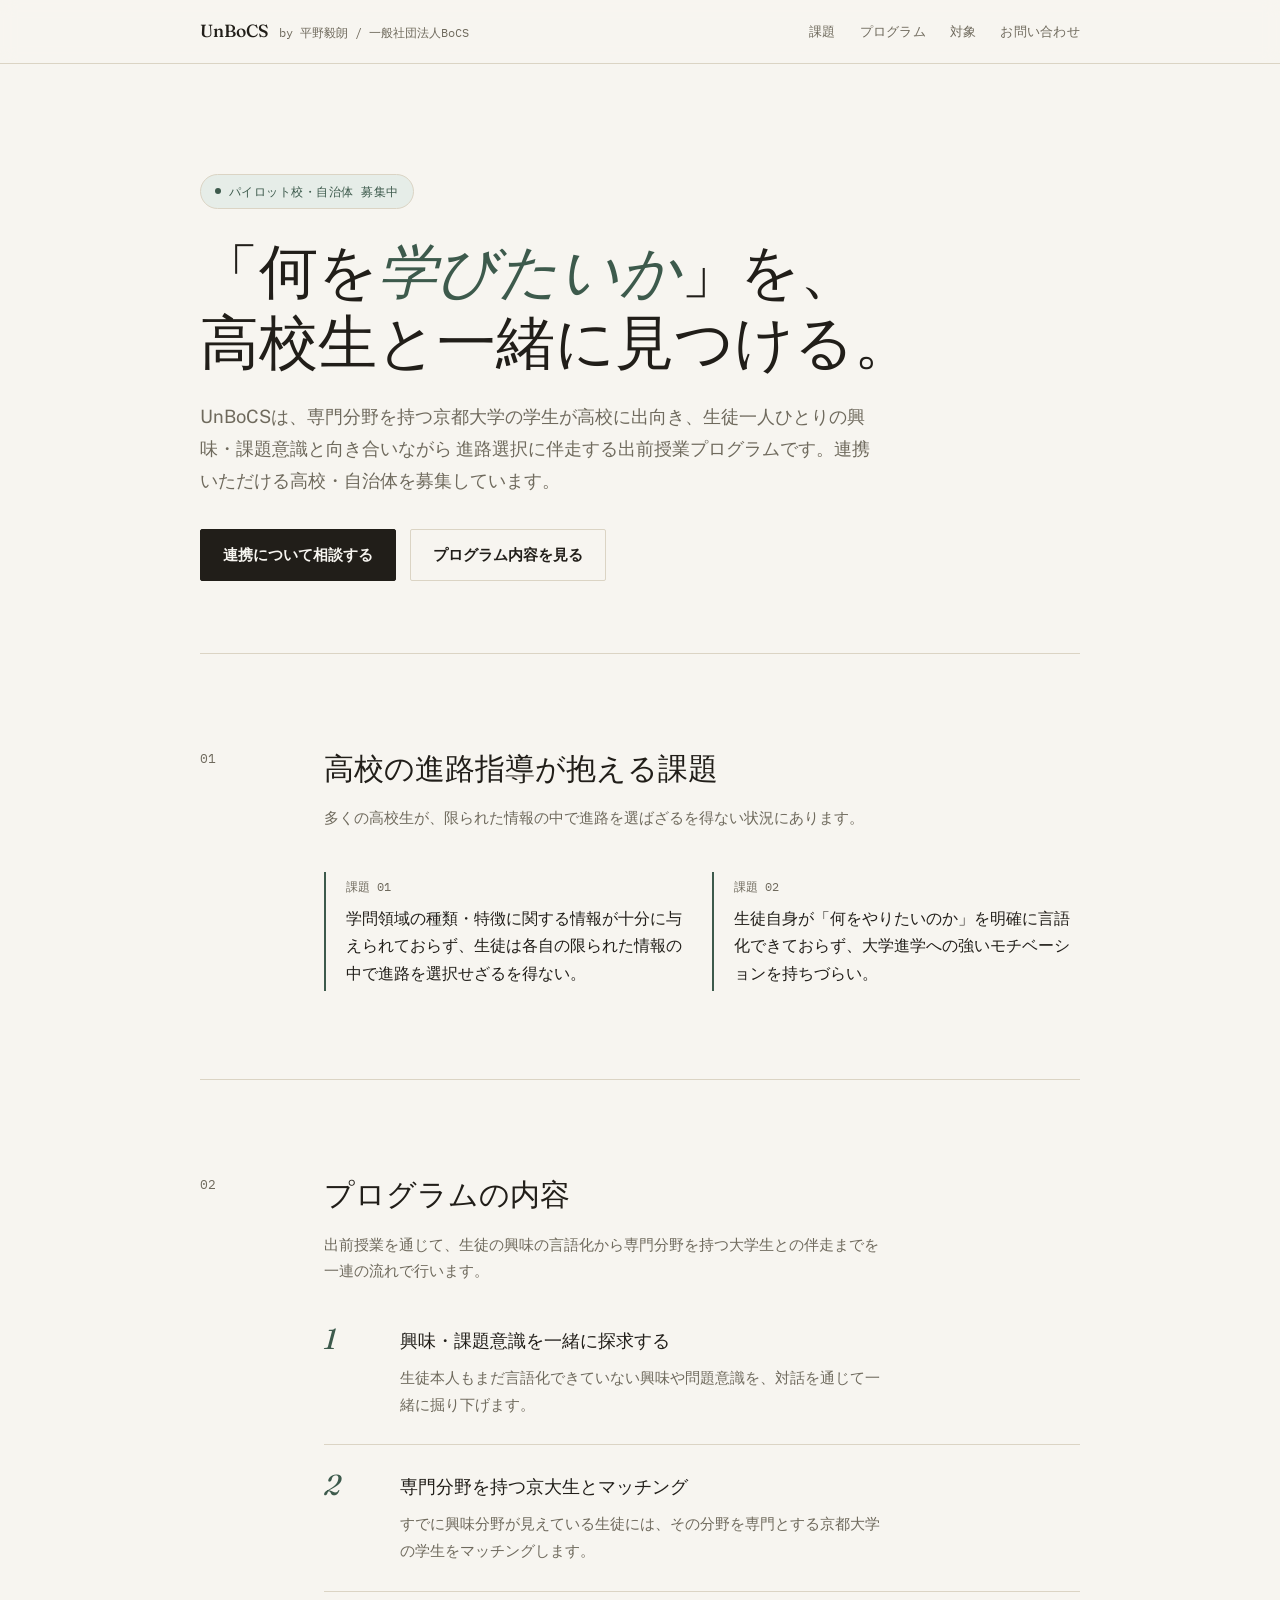
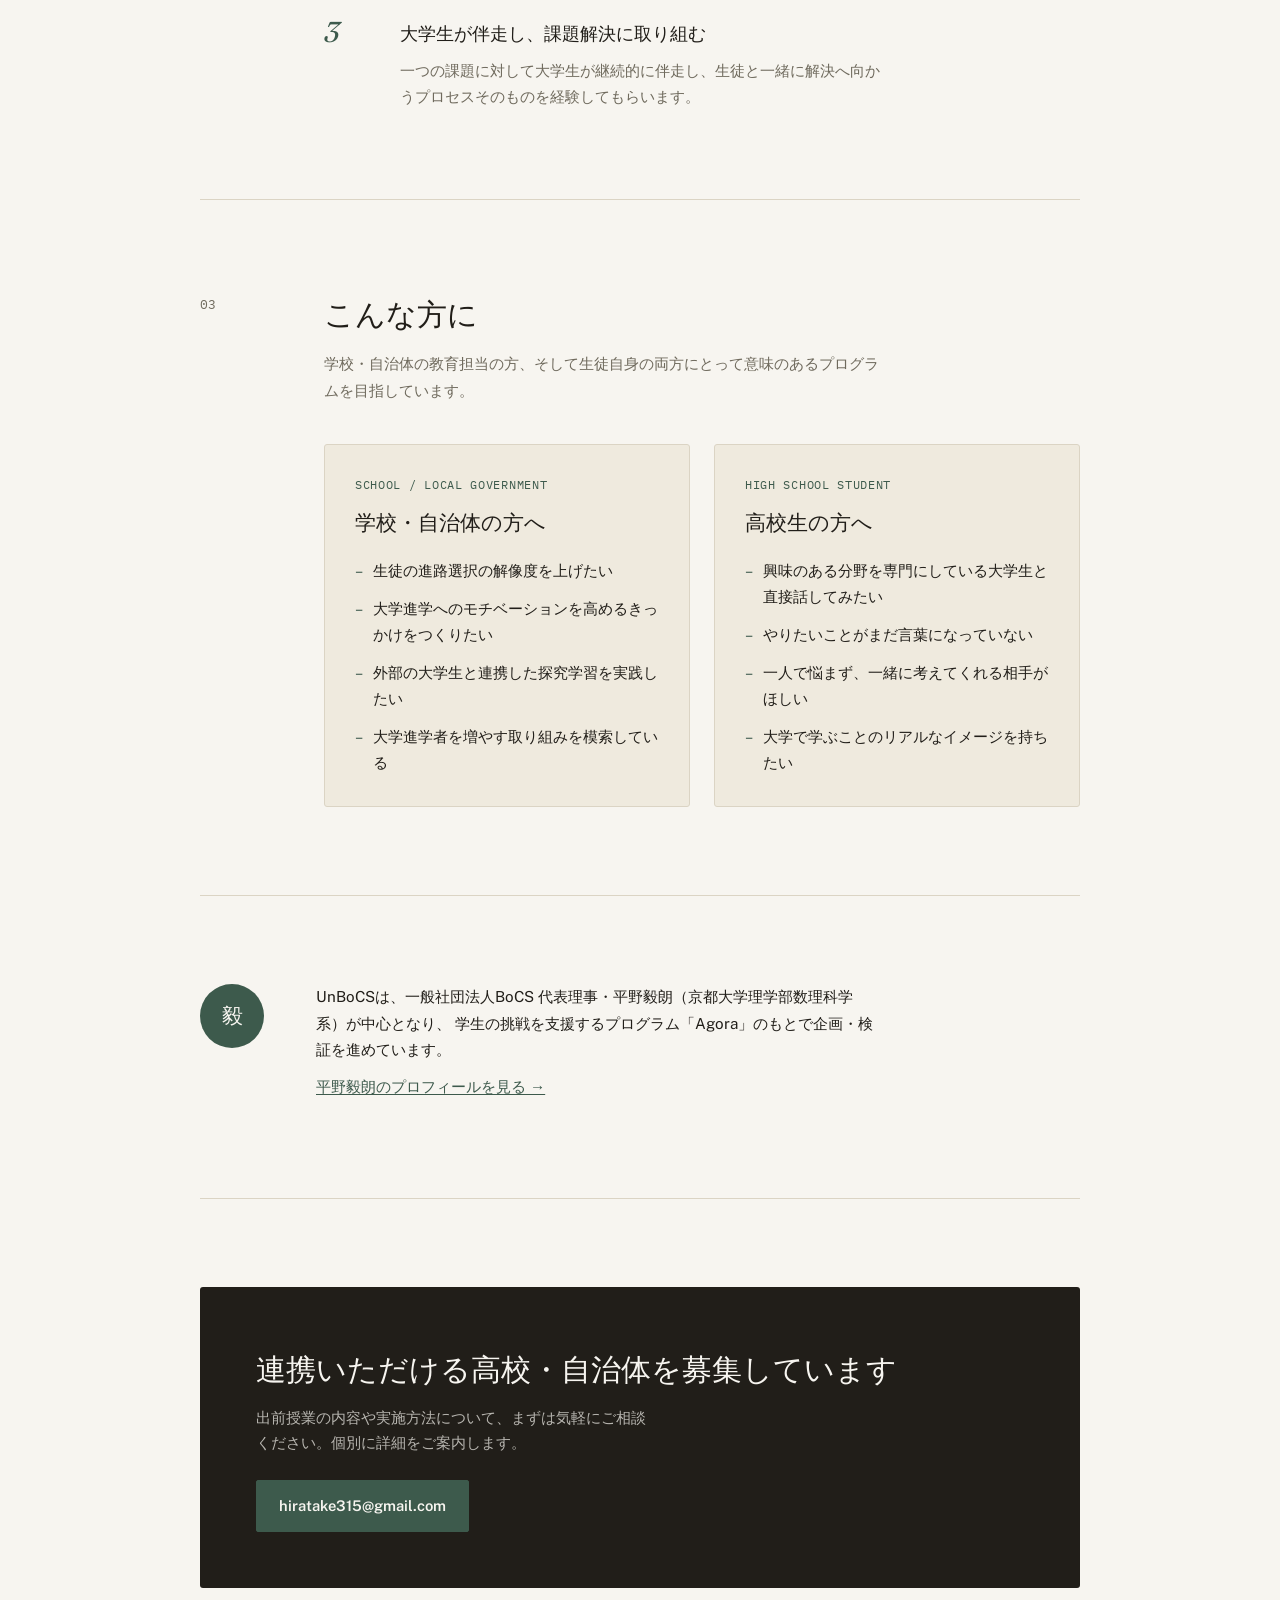
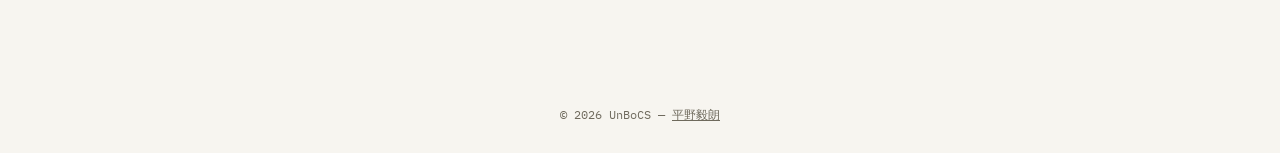
==== unbocs/index.html @ c445eb04 "Update profile content and add UnBoCS landing page" ====
<!DOCTYPE html>
<html lang="ja">
<head>
<meta charset="UTF-8">
<meta name="viewport" content="width=device-width, initial-scale=1.0">
<title>UnBoCS</title>
<meta name="description" content="京大生が高校に出前授業を届け、高校生が『何を学びたいか』を見つける伴走をする出前授業プログラム UnBoCS">
<link rel="preconnect" href="https://fonts.googleapis.com">
<link rel="preconnect" href="https://fonts.gstatic.com" crossorigin>
<link href="https://fonts.googleapis.com/css2?family=Fraunces:ital,opsz,wght@0,9..144,400;0,9..144,500;0,9..144,600;1,9..144,500&family=Public+Sans:wght@400;500;600;700&family=IBM+Plex+Mono:wght@400;500&display=swap" rel="stylesheet">
<style>
  :root {
    --bg: #f7f5f0;
    --surface: #efeade;
    --surface-2: #ffffff;
    --ink: #211e19;
    --muted: #6f6a5d;
    --accent: #3d5a4c;
    --accent-tint: #e6ede8;
    --line: #dbd4c4;

    --font-display: "Fraunces", Georgia, "Hiragino Mincho ProN", serif;
    --font-body: "Public Sans", "Hiragino Kaku Gothic ProN", "Yu Gothic", sans-serif;
    --font-mono: "IBM Plex Mono", "SFMono-Regular", Menlo, monospace;

    --measure: 62ch;
  }

  @media (prefers-color-scheme: dark) {
    :root:not([data-theme="light"]) {
      --bg: #1b1d1b;
      --surface: #242621;
      --surface-2: #202220;
      --ink: #ece7db;
      --muted: #a49e8d;
      --accent: #86ab95;
      --accent-tint: #263029;
      --line: #35362f;
    }
  }

  :root[data-theme="dark"] {
    --bg: #1b1d1b;
    --surface: #242621;
    --surface-2: #202220;
    --ink: #ece7db;
    --muted: #a49e8d;
    --accent: #86ab95;
    --accent-tint: #263029;
    --line: #35362f;
  }

  * { box-sizing: border-box; }

  @media (prefers-reduced-motion: reduce) {
    *, *::before, *::after {
      animation-duration: 0.01ms !important;
      transition-duration: 0.01ms !important;
    }
  }

  html { scroll-behavior: smooth; }

  body {
    margin: 0;
    background: var(--bg);
    color: var(--ink);
    font-family: var(--font-body);
    font-size: 16px;
    line-height: 1.75;
    -webkit-font-smoothing: antialiased;
  }

  a { color: inherit; }
  a:focus-visible, button:focus-visible {
    outline: 2px solid var(--accent);
    outline-offset: 3px;
  }

  img { max-width: 100%; }

  .wrap {
    max-width: 960px;
    margin: 0 auto;
    padding: 0 clamp(20px, 5vw, 40px);
  }

  /* ---------- header ---------- */
  header.site {
    position: sticky;
    top: 0;
    z-index: 10;
    background: color-mix(in srgb, var(--bg) 88%, transparent);
    backdrop-filter: blur(8px);
    border-bottom: 1px solid var(--line);
  }

  .header-inner {
    display: flex;
    align-items: center;
    justify-content: space-between;
    padding: 16px clamp(20px, 5vw, 40px);
    max-width: 960px;
    margin: 0 auto;
    gap: 16px;
    flex-wrap: wrap;
  }

  .brand {
    display: flex;
    align-items: baseline;
    gap: 10px;
    text-decoration: none;
  }

  .brand .mark {
    font-family: var(--font-display);
    font-weight: 500;
    font-size: 1.1rem;
    color: var(--ink);
  }

  .brand .parent {
    font-family: var(--font-mono);
    font-size: 0.72rem;
    color: var(--muted);
  }

  nav.primary ul {
    list-style: none;
    display: flex;
    gap: clamp(12px, 3vw, 24px);
    margin: 0;
    padding: 0;
  }

  nav.primary a {
    text-decoration: none;
    font-size: 0.82rem;
    color: var(--muted);
    font-family: var(--font-mono);
    letter-spacing: 0.02em;
    transition: color 0.15s ease;
  }

  nav.primary a:hover { color: var(--accent); }

  /* ---------- hero ---------- */
  .hero {
    padding: clamp(52px, 11vw, 110px) 0 clamp(44px, 8vw, 72px);
    border-bottom: 1px solid var(--line);
  }

  .status-pill {
    display: inline-flex;
    align-items: center;
    gap: 8px;
    font-family: var(--font-mono);
    font-size: 0.75rem;
    letter-spacing: 0.04em;
    color: var(--accent);
    background: var(--accent-tint);
    border: 1px solid var(--line);
    padding: 6px 14px;
    border-radius: 999px;
    margin-bottom: 26px;
  }

  .status-pill::before {
    content: "";
    width: 6px;
    height: 6px;
    border-radius: 50%;
    background: var(--accent);
  }

  h1.hero-title {
    font-family: var(--font-display);
    font-weight: 500;
    font-size: clamp(2.3rem, 6vw, 3.7rem);
    line-height: 1.2;
    margin: 0 0 24px;
    text-wrap: balance;
    max-width: 15em;
  }

  h1.hero-title em {
    font-style: italic;
    color: var(--accent);
  }

  .hero-lede {
    max-width: var(--measure);
    font-size: clamp(1.02rem, 1.8vw, 1.15rem);
    color: var(--muted);
    margin: 0 0 32px;
  }

  .hero-cta {
    display: flex;
    flex-wrap: wrap;
    gap: 14px;
  }

  .btn {
    display: inline-flex;
    align-items: center;
    gap: 8px;
    padding: 12px 22px;
    border-radius: 2px;
    text-decoration: none;
    font-size: 0.92rem;
    font-weight: 600;
    border: 1px solid var(--ink);
    transition: background 0.15s ease, color 0.15s ease, transform 0.15s ease;
  }

  .btn-solid {
    background: var(--ink);
    color: var(--bg);
  }
  .btn-solid:hover { background: var(--accent); border-color: var(--accent); transform: translateY(-1px); }

  .btn-outline {
    background: transparent;
    color: var(--ink);
    border-color: var(--line);
  }
  .btn-outline:hover { border-color: var(--ink); transform: translateY(-1px); }

  /* ---------- section shell ---------- */
  section.block {
    padding: clamp(48px, 9vw, 88px) 0;
    border-bottom: 1px solid var(--line);
  }
  section.block:last-of-type { border-bottom: none; }

  .section-head {
    display: grid;
    grid-template-columns: 100px 1fr;
    gap: 24px;
    margin-bottom: 40px;
  }

  .section-num {
    font-family: var(--font-mono);
    font-size: 0.8rem;
    color: var(--muted);
    padding-top: 6px;
  }

  h2.section-title {
    font-family: var(--font-display);
    font-weight: 500;
    font-size: clamp(1.5rem, 3.2vw, 1.9rem);
    margin: 0 0 10px;
    text-wrap: balance;
  }

  .section-sub {
    color: var(--muted);
    font-size: 0.95rem;
    max-width: var(--measure);
    margin: 0;
  }

  .section-body {
    display: grid;
    grid-template-columns: 100px 1fr;
    gap: 24px;
  }

  /* ---------- problem ---------- */
  .problem-grid {
    display: grid;
    grid-template-columns: repeat(auto-fit, minmax(260px, 1fr));
    gap: 20px;
  }

  .problem-card {
    border-left: 2px solid var(--accent);
    padding: 4px 0 4px 20px;
  }

  .problem-card .num {
    font-family: var(--font-mono);
    font-size: 0.75rem;
    color: var(--muted);
    display: block;
    margin-bottom: 8px;
  }

  .problem-card p {
    margin: 0;
    font-size: 0.98rem;
  }

  /* ---------- process ---------- */
  .process-list {
    display: flex;
    flex-direction: column;
  }

  .process-item {
    display: grid;
    grid-template-columns: 56px 1fr;
    gap: 20px;
    padding: 26px 0;
    border-top: 1px solid var(--line);
  }
  .process-item:first-child { border-top: none; padding-top: 0; }
  .process-item:last-child { padding-bottom: 0; }

  .process-item .step {
    font-family: var(--font-display);
    font-style: italic;
    font-size: 1.8rem;
    color: var(--accent);
    line-height: 1;
  }

  .process-item h3 {
    font-family: var(--font-display);
    font-weight: 500;
    font-size: 1.15rem;
    margin: 0 0 8px;
  }

  .process-item p {
    margin: 0;
    color: var(--muted);
    font-size: 0.95rem;
    max-width: 54ch;
  }

  /* ---------- audience ---------- */
  .audience-grid {
    display: grid;
    grid-template-columns: repeat(auto-fit, minmax(280px, 1fr));
    gap: 24px;
  }

  .audience-card {
    background: var(--surface);
    border: 1px solid var(--line);
    border-radius: 3px;
    padding: clamp(24px, 3vw, 30px);
  }

  .audience-card .kicker {
    font-family: var(--font-mono);
    font-size: 0.72rem;
    letter-spacing: 0.06em;
    text-transform: uppercase;
    color: var(--accent);
    display: block;
    margin-bottom: 10px;
  }

  .audience-card h3 {
    font-family: var(--font-display);
    font-weight: 500;
    font-size: 1.3rem;
    margin: 0 0 16px;
  }

  .audience-card ul {
    list-style: none;
    margin: 0;
    padding: 0;
    display: flex;
    flex-direction: column;
    gap: 12px;
  }

  .audience-card li {
    padding-left: 18px;
    position: relative;
    font-size: 0.93rem;
    color: var(--ink);
  }

  .audience-card li::before {
    content: "\2013";
    position: absolute;
    left: 0;
    color: var(--accent);
  }

  /* ---------- about strip ---------- */
  .about-strip {
    display: grid;
    grid-template-columns: 96px 1fr;
    gap: 20px;
    align-items: flex-start;
  }

  .about-strip .avatar {
    width: 64px;
    height: 64px;
    border-radius: 50%;
    background: var(--accent);
    color: var(--bg);
    display: flex;
    align-items: center;
    justify-content: center;
    font-family: var(--font-display);
    font-size: 1.3rem;
  }

  .about-strip p {
    margin: 0 0 10px;
    max-width: var(--measure);
    color: var(--ink);
    font-size: 0.95rem;
  }

  .about-strip a {
    color: var(--accent);
    text-decoration: underline;
    text-underline-offset: 2px;
  }

  /* ---------- cta banner ---------- */
  .cta-banner {
    background: var(--ink);
    color: var(--bg);
    border-radius: 3px;
    padding: clamp(32px, 6vw, 56px);
    display: flex;
    flex-wrap: wrap;
    justify-content: space-between;
    align-items: center;
    gap: 24px;
  }

  .cta-banner h2 {
    font-family: var(--font-display);
    font-weight: 500;
    font-size: clamp(1.4rem, 3vw, 1.9rem);
    margin: 0 0 8px;
    text-wrap: balance;
  }

  .cta-banner p {
    margin: 0;
    color: color-mix(in srgb, var(--bg) 70%, transparent);
    font-size: 0.92rem;
    max-width: 44ch;
  }

  .cta-banner .btn-solid {
    background: var(--accent);
    border-color: var(--accent);
    color: var(--bg);
    white-space: nowrap;
  }
  .cta-banner .btn-solid:hover { background: var(--bg); color: var(--ink); border-color: var(--bg); }

  /* ---------- footer ---------- */
  footer {
    padding: 28px clamp(20px, 5vw, 40px);
    text-align: center;
  }
  footer p {
    margin: 0;
    font-family: var(--font-mono);
    font-size: 0.75rem;
    color: var(--muted);
  }
  footer a { color: var(--muted); }

  @media (max-width: 640px) {
    .section-head, .section-body, .about-strip {
      grid-template-columns: 1fr;
    }
    .section-num { padding-top: 0; }
    .cta-banner { flex-direction: column; align-items: flex-start; }
  }
</style>
</head>
<body>

<header class="site">
  <div class="header-inner">
    <a class="brand" href="../">
      <span class="mark">UnBoCS</span>
      <span class="parent">by 平野毅朗 / 一般社団法人BoCS</span>
    </a>
    <nav class="primary" aria-label="主要ナビゲーション">
      <ul>
        <li><a href="#problem">課題</a></li>
        <li><a href="#program">プログラム</a></li>
        <li><a href="#audience">対象</a></li>
        <li><a href="#contact">お問い合わせ</a></li>
      </ul>
    </nav>
  </div>
</header>

<main class="wrap">

  <section class="hero">
    <span class="status-pill">パイロット校・自治体 募集中</span>
    <h1 class="hero-title">「何を<em>学びたいか</em>」を、高校生と一緒に見つける。</h1>
    <p class="hero-lede">
      UnBoCSは、専門分野を持つ京都大学の学生が高校に出向き、生徒一人ひとりの興味・課題意識と向き合いながら
      進路選択に伴走する出前授業プログラムです。連携いただける高校・自治体を募集しています。
    </p>
    <div class="hero-cta">
      <a class="btn btn-solid" href="#contact">連携について相談する</a>
      <a class="btn btn-outline" href="#program">プログラム内容を見る</a>
    </div>
  </section>

  <section class="block" id="problem">
    <div class="section-head">
      <span class="section-num">01</span>
      <div>
        <h2 class="section-title">高校の進路指導が抱える課題</h2>
        <p class="section-sub">多くの高校生が、限られた情報の中で進路を選ばざるを得ない状況にあります。</p>
      </div>
    </div>
    <div class="section-body">
      <div></div>
      <div class="problem-grid">
        <div class="problem-card">
          <span class="num">課題 01</span>
          <p>学問領域の種類・特徴に関する情報が十分に与えられておらず、生徒は各自の限られた情報の中で進路を選択せざるを得ない。</p>
        </div>
        <div class="problem-card">
          <span class="num">課題 02</span>
          <p>生徒自身が「何をやりたいのか」を明確に言語化できておらず、大学進学への強いモチベーションを持ちづらい。</p>
        </div>
      </div>
    </div>
  </section>

  <section class="block" id="program">
    <div class="section-head">
      <span class="section-num">02</span>
      <div>
        <h2 class="section-title">プログラムの内容</h2>
        <p class="section-sub">出前授業を通じて、生徒の興味の言語化から専門分野を持つ大学生との伴走までを一連の流れで行います。</p>
      </div>
    </div>
    <div class="section-body">
      <div></div>
      <div class="process-list">
        <div class="process-item">
          <span class="step">1</span>
          <div>
            <h3>興味・課題意識を一緒に探求する</h3>
            <p>生徒本人もまだ言語化できていない興味や問題意識を、対話を通じて一緒に掘り下げます。</p>
          </div>
        </div>
        <div class="process-item">
          <span class="step">2</span>
          <div>
            <h3>専門分野を持つ京大生とマッチング</h3>
            <p>すでに興味分野が見えている生徒には、その分野を専門とする京都大学の学生をマッチングします。</p>
          </div>
        </div>
        <div class="process-item">
          <span class="step">3</span>
          <div>
            <h3>大学生が伴走し、課題解決に取り組む</h3>
            <p>一つの課題に対して大学生が継続的に伴走し、生徒と一緒に解決へ向かうプロセスそのものを経験してもらいます。</p>
          </div>
        </div>
      </div>
    </div>
  </section>

  <section class="block" id="audience">
    <div class="section-head">
      <span class="section-num">03</span>
      <div>
        <h2 class="section-title">こんな方に</h2>
        <p class="section-sub">学校・自治体の教育担当の方、そして生徒自身の両方にとって意味のあるプログラムを目指しています。</p>
      </div>
    </div>
    <div class="section-body">
      <div></div>
      <div class="audience-grid">
        <div class="audience-card">
          <span class="kicker">School / Local Government</span>
          <h3>学校・自治体の方へ</h3>
          <ul>
            <li>生徒の進路選択の解像度を上げたい</li>
            <li>大学進学へのモチベーションを高めるきっかけをつくりたい</li>
            <li>外部の大学生と連携した探究学習を実践したい</li>
            <li>大学進学者を増やす取り組みを模索している</li>
          </ul>
        </div>
        <div class="audience-card">
          <span class="kicker">High School Student</span>
          <h3>高校生の方へ</h3>
          <ul>
            <li>興味のある分野を専門にしている大学生と直接話してみたい</li>
            <li>やりたいことがまだ言葉になっていない</li>
            <li>一人で悩まず、一緒に考えてくれる相手がほしい</li>
            <li>大学で学ぶことのリアルなイメージを持ちたい</li>
          </ul>
        </div>
      </div>
    </div>
  </section>

  <section class="block">
    <div class="about-strip">
      <div class="avatar" aria-hidden="true">毅</div>
      <div>
        <p>
          UnBoCSは、一般社団法人BoCS 代表理事・平野毅朗（京都大学理学部数理科学系）が中心となり、
          学生の挑戦を支援するプログラム「Agora」のもとで企画・検証を進めています。
        </p>
        <p><a href="../">平野毅朗のプロフィールを見る →</a></p>
      </div>
    </div>
  </section>

  <section class="block" id="contact">
    <div class="cta-banner">
      <div>
        <h2>連携いただける高校・自治体を募集しています</h2>
        <p>出前授業の内容や実施方法について、まずは気軽にご相談ください。個別に詳細をご案内します。</p>
      </div>
      <a class="btn btn-solid" href="mailto:hiratake315@gmail.com?subject=UnBoCS%20出前授業について">hiratake315@gmail.com</a>
    </div>
  </section>

</main>

<footer>
  <p>&copy; 2026 UnBoCS — <a href="../">平野毅朗</a></p>
</footer>

</body>
</html>
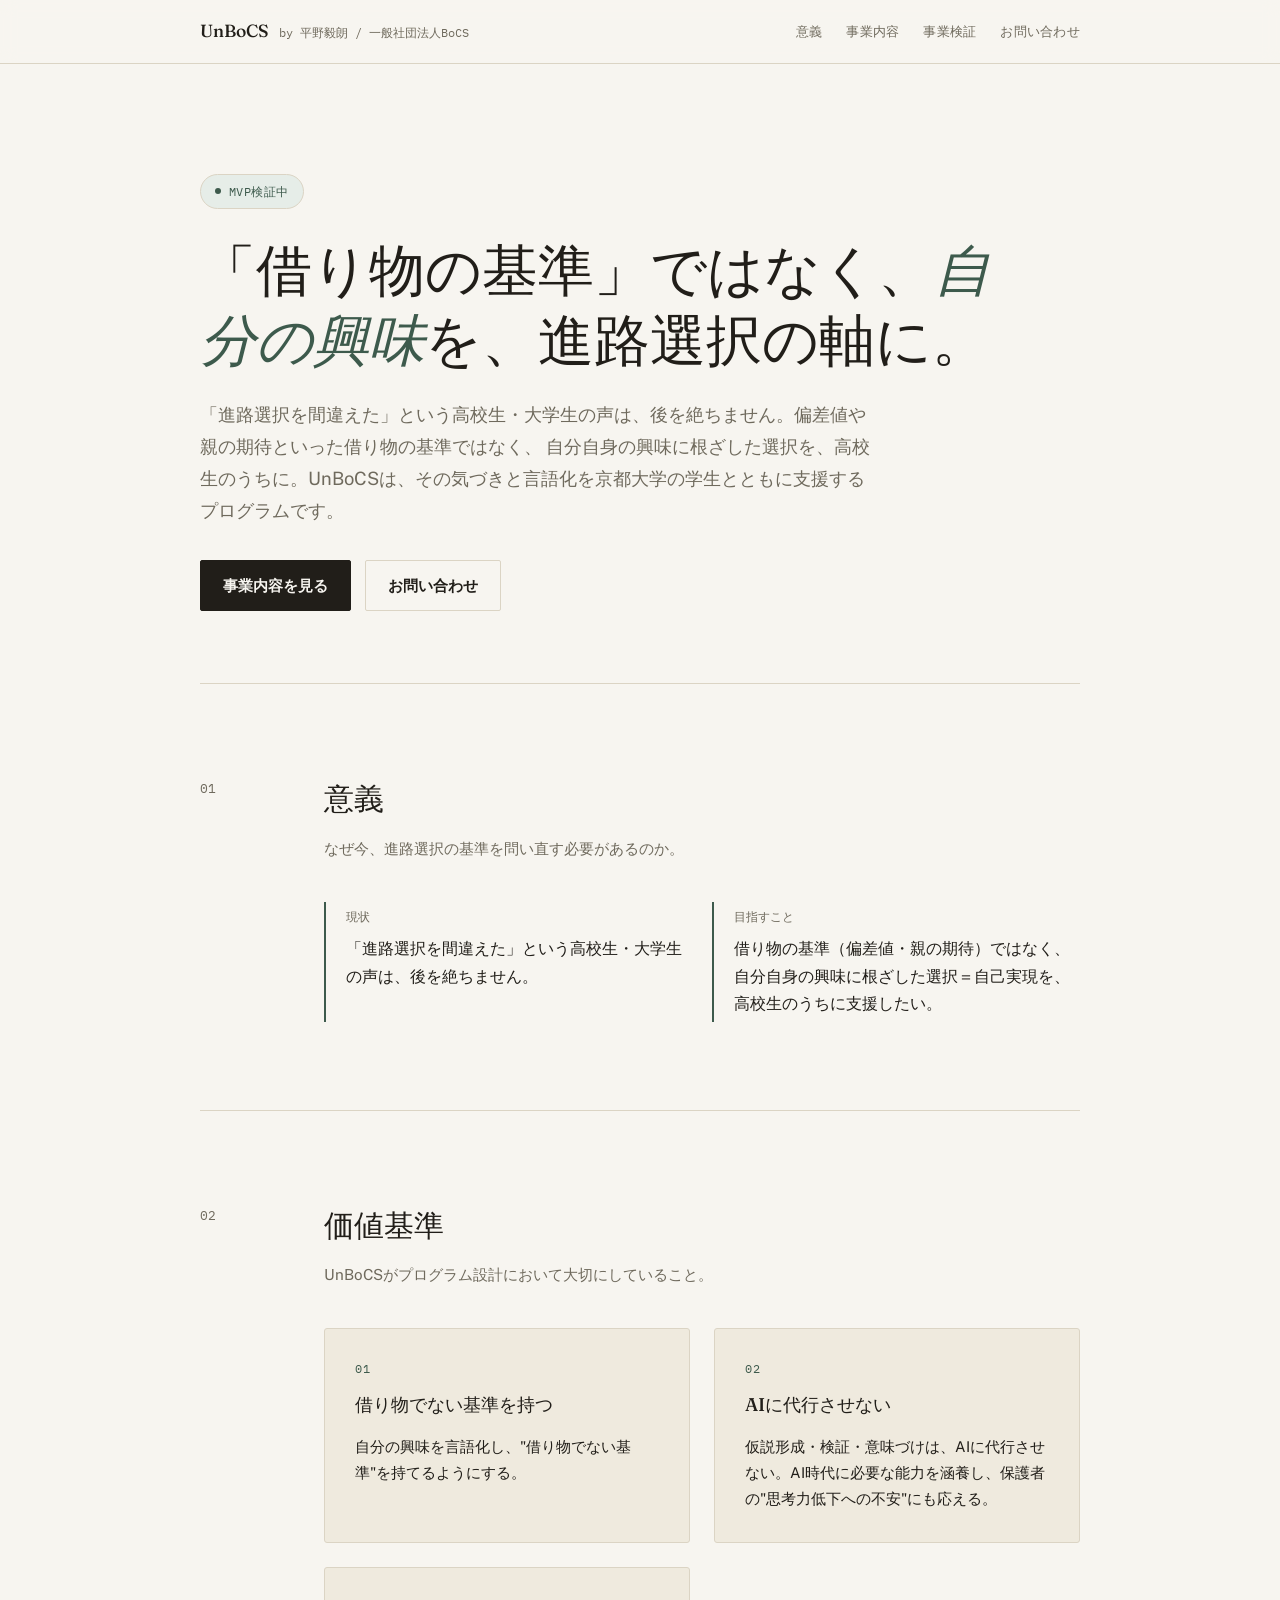
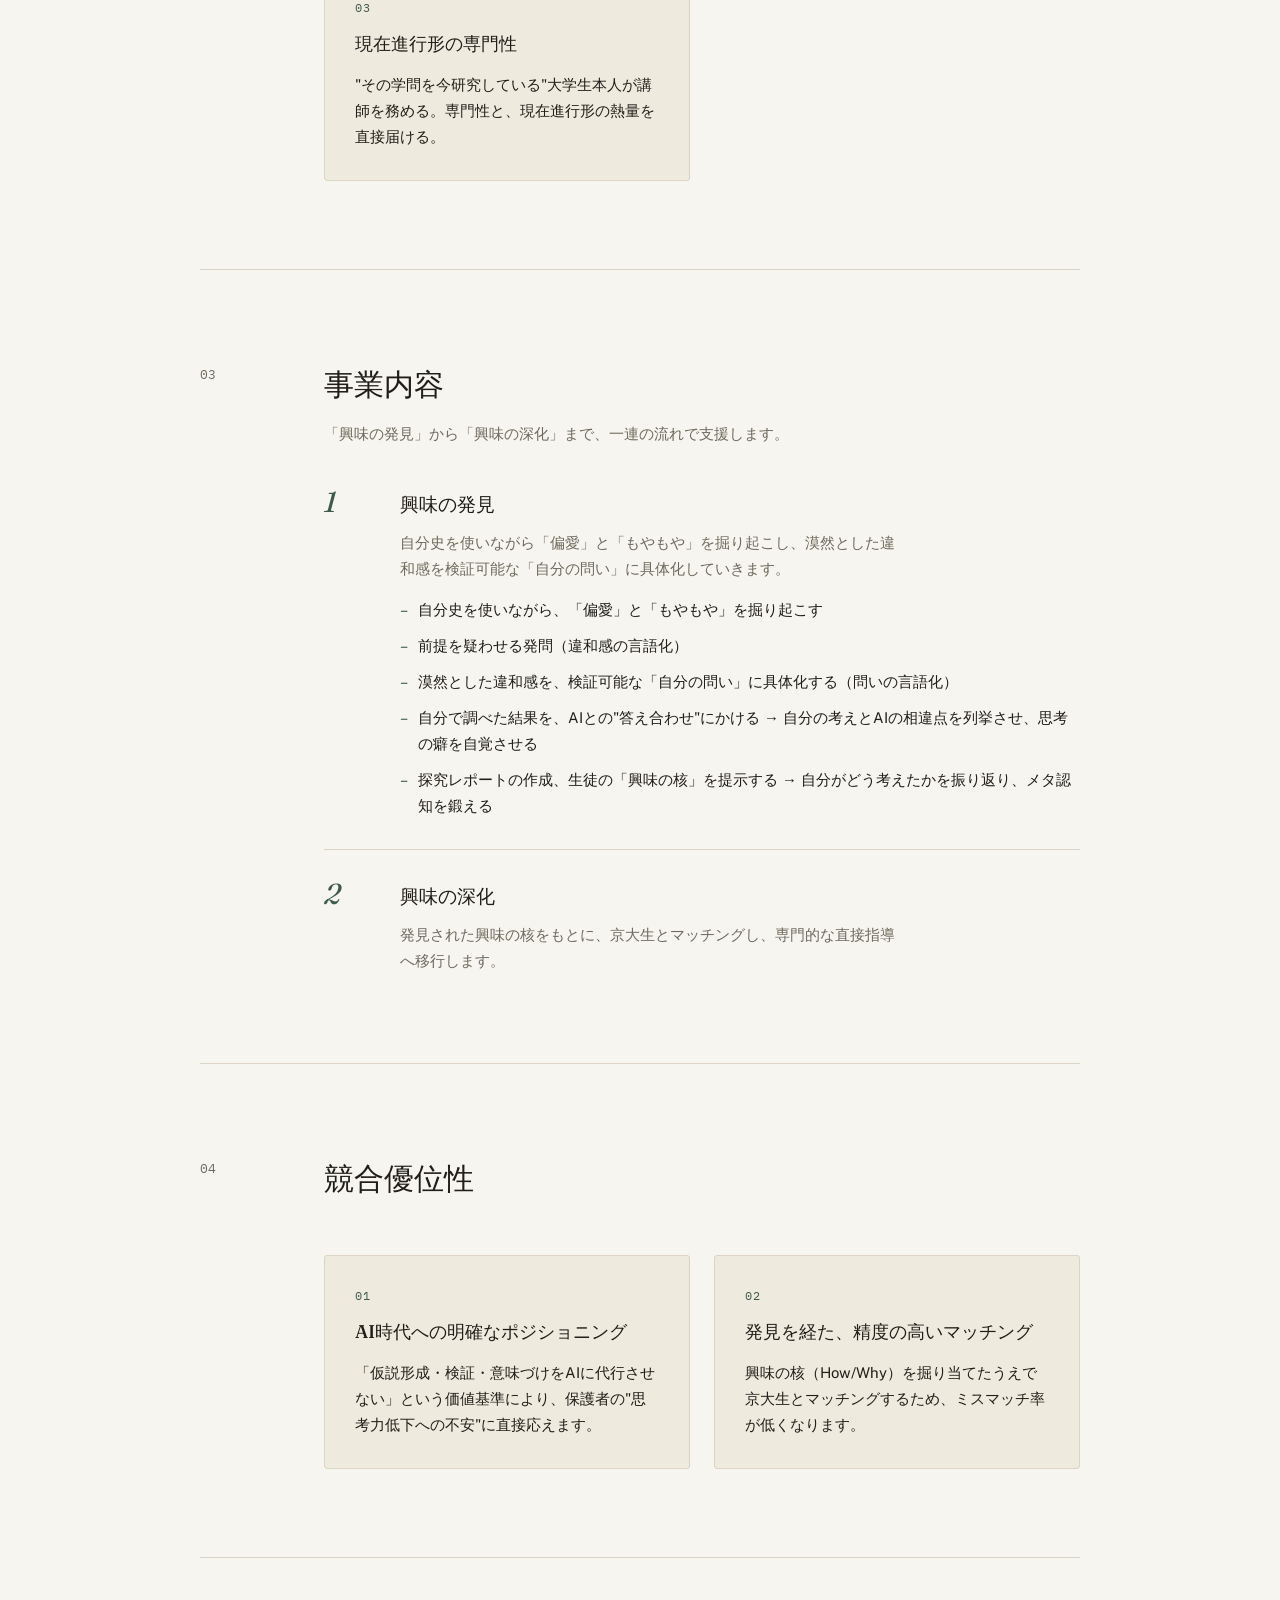
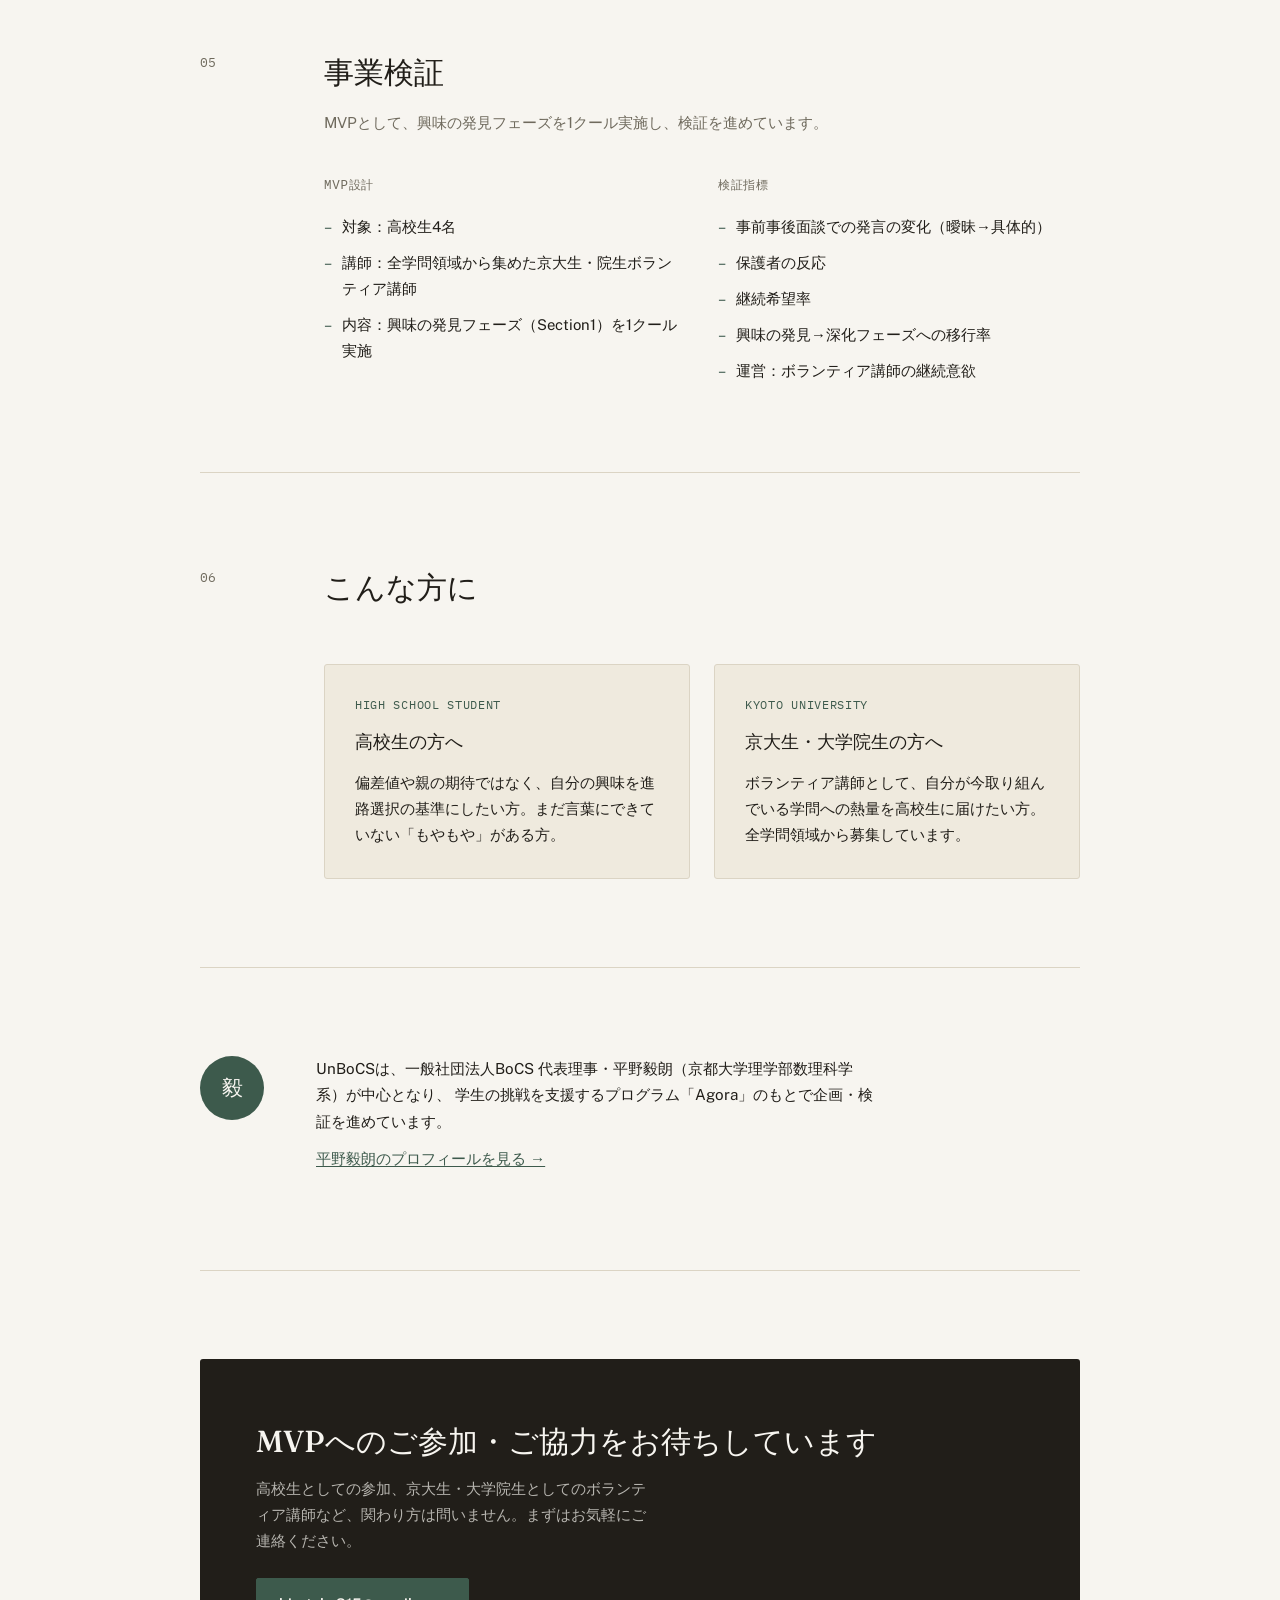
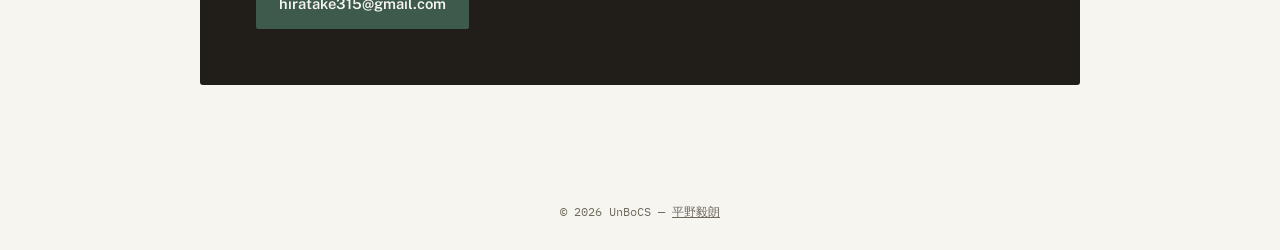
==== commit ba0ff8a1: "Rebuild UnBoCS LP based on the pitch deck: reframe as an interest-discovery program (MVP validation " ====
--- a/unbocs/index.html
+++ b/unbocs/index.html
@@ -4,7 +4,7 @@
 <meta charset="UTF-8">
 <meta name="viewport" content="width=device-width, initial-scale=1.0">
 <title>UnBoCS</title>
-<meta name="description" content="京大生が高校に出前授業を届け、高校生が『何を学びたいか』を見つける伴走をする出前授業プログラム UnBoCS">
+<meta name="description" content="偏差値や親の期待ではなく、自分自身の興味を進路選択の基準にする。京都大学の学生が伴走する高校生向けプログラム UnBoCS">
 <link rel="preconnect" href="https://fonts.googleapis.com">
 <link rel="preconnect" href="https://fonts.gstatic.com" crossorigin>
 <link href="https://fonts.googleapis.com/css2?family=Fraunces:ital,opsz,wght@0,9..144,400;0,9..144,500;0,9..144,600;1,9..144,500&family=Public+Sans:wght@400;500;600;700&family=IBM+Plex+Mono:wght@400;500&display=swap" rel="stylesheet">
@@ -177,11 +177,11 @@
   h1.hero-title {
     font-family: var(--font-display);
     font-weight: 500;
-    font-size: clamp(2.3rem, 6vw, 3.7rem);
-    line-height: 1.2;
+    font-size: clamp(2.2rem, 5.6vw, 3.5rem);
+    line-height: 1.25;
     margin: 0 0 24px;
     text-wrap: balance;
-    max-width: 15em;
+    max-width: 16em;
   }
 
   h1.hero-title em {
@@ -270,7 +270,7 @@
     gap: 24px;
   }
 
-  /* ---------- problem ---------- */
+  /* ---------- problem / point cards ---------- */
   .problem-grid {
     display: grid;
     grid-template-columns: repeat(auto-fit, minmax(260px, 1fr));
@@ -305,7 +305,7 @@
     display: grid;
     grid-template-columns: 56px 1fr;
     gap: 20px;
-    padding: 26px 0;
+    padding: 30px 0;
     border-top: 1px solid var(--line);
   }
   .process-item:first-child { border-top: none; padding-top: 0; }
@@ -322,32 +322,57 @@
   .process-item h3 {
     font-family: var(--font-display);
     font-weight: 500;
-    font-size: 1.15rem;
+    font-size: 1.2rem;
     margin: 0 0 8px;
   }
 
   .process-item p {
+    margin: 0 0 14px;
+    color: var(--muted);
+    font-size: 0.95rem;
+    max-width: 56ch;
+  }
+  .process-item p:last-child { margin-bottom: 0; }
+
+  /* ---------- generic dash list (reused in program / validation) ---------- */
+  ul.dash-list {
+    list-style: none;
     margin: 0;
-    color: var(--muted);
-    font-size: 0.95rem;
-    max-width: 54ch;
-  }
-
-  /* ---------- audience ---------- */
-  .audience-grid {
+    padding: 0;
+    display: flex;
+    flex-direction: column;
+    gap: 10px;
+  }
+
+  ul.dash-list li {
+    padding-left: 18px;
+    position: relative;
+    font-size: 0.93rem;
+    color: var(--ink);
+  }
+
+  ul.dash-list li::before {
+    content: "\2013";
+    position: absolute;
+    left: 0;
+    color: var(--accent);
+  }
+
+  /* ---------- reusable info-card grid (principles / advantage / audience) ---------- */
+  .card-grid {
     display: grid;
-    grid-template-columns: repeat(auto-fit, minmax(280px, 1fr));
+    grid-template-columns: repeat(auto-fit, minmax(260px, 1fr));
     gap: 24px;
   }
 
-  .audience-card {
+  .info-card {
     background: var(--surface);
     border: 1px solid var(--line);
     border-radius: 3px;
     padding: clamp(24px, 3vw, 30px);
   }
 
-  .audience-card .kicker {
+  .info-card .kicker {
     font-family: var(--font-mono);
     font-size: 0.72rem;
     letter-spacing: 0.06em;
@@ -357,34 +382,34 @@
     margin-bottom: 10px;
   }
 
-  .audience-card h3 {
+  .info-card h3 {
     font-family: var(--font-display);
     font-weight: 500;
-    font-size: 1.3rem;
-    margin: 0 0 16px;
-  }
-
-  .audience-card ul {
-    list-style: none;
+    font-size: 1.15rem;
+    margin: 0 0 12px;
+  }
+
+  .info-card p {
     margin: 0;
-    padding: 0;
-    display: flex;
-    flex-direction: column;
-    gap: 12px;
-  }
-
-  .audience-card li {
-    padding-left: 18px;
-    position: relative;
     font-size: 0.93rem;
     color: var(--ink);
   }
 
-  .audience-card li::before {
-    content: "\2013";
-    position: absolute;
-    left: 0;
-    color: var(--accent);
+  /* ---------- validation ---------- */
+  .validation-grid {
+    display: grid;
+    grid-template-columns: repeat(auto-fit, minmax(260px, 1fr));
+    gap: 32px;
+  }
+
+  .validation-col h3 {
+    font-family: var(--font-mono);
+    font-size: 0.78rem;
+    letter-spacing: 0.06em;
+    text-transform: uppercase;
+    color: var(--muted);
+    margin: 0 0 16px;
+    font-weight: 500;
   }
 
   /* ---------- about strip ---------- */
@@ -489,9 +514,9 @@
     </a>
     <nav class="primary" aria-label="主要ナビゲーション">
       <ul>
-        <li><a href="#problem">課題</a></li>
-        <li><a href="#program">プログラム</a></li>
-        <li><a href="#audience">対象</a></li>
+        <li><a href="#why">意義</a></li>
+        <li><a href="#program">事業内容</a></li>
+        <li><a href="#validation">事業検証</a></li>
         <li><a href="#contact">お問い合わせ</a></li>
       </ul>
     </nav>
@@ -501,47 +526,77 @@
 <main class="wrap">
 
   <section class="hero">
-    <span class="status-pill">パイロット校・自治体 募集中</span>
-    <h1 class="hero-title">「何を<em>学びたいか</em>」を、高校生と一緒に見つける。</h1>
+    <span class="status-pill">MVP検証中</span>
+    <h1 class="hero-title">「借り物の基準」ではなく、<em>自分の興味</em>を、進路選択の軸に。</h1>
     <p class="hero-lede">
-      UnBoCSは、専門分野を持つ京都大学の学生が高校に出向き、生徒一人ひとりの興味・課題意識と向き合いながら
-      進路選択に伴走する出前授業プログラムです。連携いただける高校・自治体を募集しています。
+      「進路選択を間違えた」という高校生・大学生の声は、後を絶ちません。偏差値や親の期待といった借り物の基準ではなく、
+      自分自身の興味に根ざした選択を、高校生のうちに。UnBoCSは、その気づきと言語化を京都大学の学生とともに支援するプログラムです。
     </p>
     <div class="hero-cta">
-      <a class="btn btn-solid" href="#contact">連携について相談する</a>
-      <a class="btn btn-outline" href="#program">プログラム内容を見る</a>
-    </div>
-  </section>
-
-  <section class="block" id="problem">
+      <a class="btn btn-solid" href="#program">事業内容を見る</a>
+      <a class="btn btn-outline" href="#contact">お問い合わせ</a>
+    </div>
+  </section>
+
+  <section class="block" id="why">
     <div class="section-head">
       <span class="section-num">01</span>
       <div>
-        <h2 class="section-title">高校の進路指導が抱える課題</h2>
-        <p class="section-sub">多くの高校生が、限られた情報の中で進路を選ばざるを得ない状況にあります。</p>
+        <h2 class="section-title">意義</h2>
+        <p class="section-sub">なぜ今、進路選択の基準を問い直す必要があるのか。</p>
       </div>
     </div>
     <div class="section-body">
       <div></div>
       <div class="problem-grid">
         <div class="problem-card">
-          <span class="num">課題 01</span>
-          <p>学問領域の種類・特徴に関する情報が十分に与えられておらず、生徒は各自の限られた情報の中で進路を選択せざるを得ない。</p>
+          <span class="num">現状</span>
+          <p>「進路選択を間違えた」という高校生・大学生の声は、後を絶ちません。</p>
         </div>
         <div class="problem-card">
-          <span class="num">課題 02</span>
-          <p>生徒自身が「何をやりたいのか」を明確に言語化できておらず、大学進学への強いモチベーションを持ちづらい。</p>
-        </div>
-      </div>
-    </div>
-  </section>
-
-  <section class="block" id="program">
+          <span class="num">目指すこと</span>
+          <p>借り物の基準（偏差値・親の期待）ではなく、自分自身の興味に根ざした選択＝自己実現を、高校生のうちに支援したい。</p>
+        </div>
+      </div>
+    </div>
+  </section>
+
+  <section class="block" id="principles">
     <div class="section-head">
       <span class="section-num">02</span>
       <div>
-        <h2 class="section-title">プログラムの内容</h2>
-        <p class="section-sub">出前授業を通じて、生徒の興味の言語化から専門分野を持つ大学生との伴走までを一連の流れで行います。</p>
+        <h2 class="section-title">価値基準</h2>
+        <p class="section-sub">UnBoCSがプログラム設計において大切にしていること。</p>
+      </div>
+    </div>
+    <div class="section-body">
+      <div></div>
+      <div class="card-grid">
+        <div class="info-card">
+          <span class="kicker">01</span>
+          <h3>借り物でない基準を持つ</h3>
+          <p>自分の興味を言語化し、"借り物でない基準"を持てるようにする。</p>
+        </div>
+        <div class="info-card">
+          <span class="kicker">02</span>
+          <h3>AIに代行させない</h3>
+          <p>仮説形成・検証・意味づけは、AIに代行させない。AI時代に必要な能力を涵養し、保護者の"思考力低下への不安"にも応える。</p>
+        </div>
+        <div class="info-card">
+          <span class="kicker">03</span>
+          <h3>現在進行形の専門性</h3>
+          <p>"その学問を今研究している"大学生本人が講師を務める。専門性と、現在進行形の熱量を直接届ける。</p>
+        </div>
+      </div>
+    </div>
+  </section>
+
+  <section class="block" id="program">
+    <div class="section-head">
+      <span class="section-num">03</span>
+      <div>
+        <h2 class="section-title">事業内容</h2>
+        <p class="section-sub">「興味の発見」から「興味の深化」まで、一連の流れで支援します。</p>
       </div>
     </div>
     <div class="section-body">
@@ -550,23 +605,80 @@
         <div class="process-item">
           <span class="step">1</span>
           <div>
-            <h3>興味・課題意識を一緒に探求する</h3>
-            <p>生徒本人もまだ言語化できていない興味や問題意識を、対話を通じて一緒に掘り下げます。</p>
+            <h3>興味の発見</h3>
+            <p>自分史を使いながら「偏愛」と「もやもや」を掘り起こし、漠然とした違和感を検証可能な「自分の問い」に具体化していきます。</p>
+            <ul class="dash-list">
+              <li>自分史を使いながら、「偏愛」と「もやもや」を掘り起こす</li>
+              <li>前提を疑わせる発問（違和感の言語化）</li>
+              <li>漠然とした違和感を、検証可能な「自分の問い」に具体化する（問いの言語化）</li>
+              <li>自分で調べた結果を、AIとの"答え合わせ"にかける → 自分の考えとAIの相違点を列挙させ、思考の癖を自覚させる</li>
+              <li>探究レポートの作成、生徒の「興味の核」を提示する → 自分がどう考えたかを振り返り、メタ認知を鍛える</li>
+            </ul>
           </div>
         </div>
         <div class="process-item">
           <span class="step">2</span>
           <div>
-            <h3>専門分野を持つ京大生とマッチング</h3>
-            <p>すでに興味分野が見えている生徒には、その分野を専門とする京都大学の学生をマッチングします。</p>
+            <h3>興味の深化</h3>
+            <p>発見された興味の核をもとに、京大生とマッチングし、専門的な直接指導へ移行します。</p>
           </div>
         </div>
-        <div class="process-item">
-          <span class="step">3</span>
-          <div>
-            <h3>大学生が伴走し、課題解決に取り組む</h3>
-            <p>一つの課題に対して大学生が継続的に伴走し、生徒と一緒に解決へ向かうプロセスそのものを経験してもらいます。</p>
-          </div>
+      </div>
+    </div>
+  </section>
+
+  <section class="block" id="advantage">
+    <div class="section-head">
+      <span class="section-num">04</span>
+      <div>
+        <h2 class="section-title">競合優位性</h2>
+      </div>
+    </div>
+    <div class="section-body">
+      <div></div>
+      <div class="card-grid">
+        <div class="info-card">
+          <span class="kicker">01</span>
+          <h3>AI時代への明確なポジショニング</h3>
+          <p>「仮説形成・検証・意味づけをAIに代行させない」という価値基準により、保護者の"思考力低下への不安"に直接応えます。</p>
+        </div>
+        <div class="info-card">
+          <span class="kicker">02</span>
+          <h3>発見を経た、精度の高いマッチング</h3>
+          <p>興味の核（How/Why）を掘り当てたうえで京大生とマッチングするため、ミスマッチ率が低くなります。</p>
+        </div>
+      </div>
+    </div>
+  </section>
+
+  <section class="block" id="validation">
+    <div class="section-head">
+      <span class="section-num">05</span>
+      <div>
+        <h2 class="section-title">事業検証</h2>
+        <p class="section-sub">MVPとして、興味の発見フェーズを1クール実施し、検証を進めています。</p>
+      </div>
+    </div>
+    <div class="section-body">
+      <div></div>
+      <div class="validation-grid">
+        <div class="validation-col">
+          <h3>MVP設計</h3>
+          <ul class="dash-list">
+            <li>対象：高校生4名</li>
+            <li>講師：全学問領域から集めた京大生・院生ボランティア講師</li>
+            <li>内容：興味の発見フェーズ（Section1）を1クール実施</li>
+          </ul>
+        </div>
+        <div class="validation-col">
+          <h3>検証指標</h3>
+          <ul class="dash-list">
+            <li>事前事後面談での発言の変化（曖昧→具体的）</li>
+            <li>保護者の反応</li>
+            <li>継続希望率</li>
+            <li>興味の発見→深化フェーズへの移行率</li>
+            <li>運営：ボランティア講師の継続意欲</li>
+          </ul>
         </div>
       </div>
     </div>
@@ -574,34 +686,23 @@
 
   <section class="block" id="audience">
     <div class="section-head">
-      <span class="section-num">03</span>
+      <span class="section-num">06</span>
       <div>
         <h2 class="section-title">こんな方に</h2>
-        <p class="section-sub">学校・自治体の教育担当の方、そして生徒自身の両方にとって意味のあるプログラムを目指しています。</p>
       </div>
     </div>
     <div class="section-body">
       <div></div>
-      <div class="audience-grid">
-        <div class="audience-card">
-          <span class="kicker">School / Local Government</span>
-          <h3>学校・自治体の方へ</h3>
-          <ul>
-            <li>生徒の進路選択の解像度を上げたい</li>
-            <li>大学進学へのモチベーションを高めるきっかけをつくりたい</li>
-            <li>外部の大学生と連携した探究学習を実践したい</li>
-            <li>大学進学者を増やす取り組みを模索している</li>
-          </ul>
-        </div>
-        <div class="audience-card">
+      <div class="card-grid">
+        <div class="info-card">
           <span class="kicker">High School Student</span>
           <h3>高校生の方へ</h3>
-          <ul>
-            <li>興味のある分野を専門にしている大学生と直接話してみたい</li>
-            <li>やりたいことがまだ言葉になっていない</li>
-            <li>一人で悩まず、一緒に考えてくれる相手がほしい</li>
-            <li>大学で学ぶことのリアルなイメージを持ちたい</li>
-          </ul>
+          <p>偏差値や親の期待ではなく、自分の興味を進路選択の基準にしたい方。まだ言葉にできていない「もやもや」がある方。</p>
+        </div>
+        <div class="info-card">
+          <span class="kicker">Kyoto University</span>
+          <h3>京大生・大学院生の方へ</h3>
+          <p>ボランティア講師として、自分が今取り組んでいる学問への熱量を高校生に届けたい方。全学問領域から募集しています。</p>
         </div>
       </div>
     </div>
@@ -623,10 +724,10 @@
   <section class="block" id="contact">
     <div class="cta-banner">
       <div>
-        <h2>連携いただける高校・自治体を募集しています</h2>
-        <p>出前授業の内容や実施方法について、まずは気軽にご相談ください。個別に詳細をご案内します。</p>
-      </div>
-      <a class="btn btn-solid" href="mailto:hiratake315@gmail.com?subject=UnBoCS%20出前授業について">hiratake315@gmail.com</a>
+        <h2>MVPへのご参加・ご協力をお待ちしています</h2>
+        <p>高校生としての参加、京大生・大学院生としてのボランティア講師など、関わり方は問いません。まずはお気軽にご連絡ください。</p>
+      </div>
+      <a class="btn btn-solid" href="mailto:hiratake315@gmail.com?subject=UnBoCS%20について">hiratake315@gmail.com</a>
     </div>
   </section>
 
